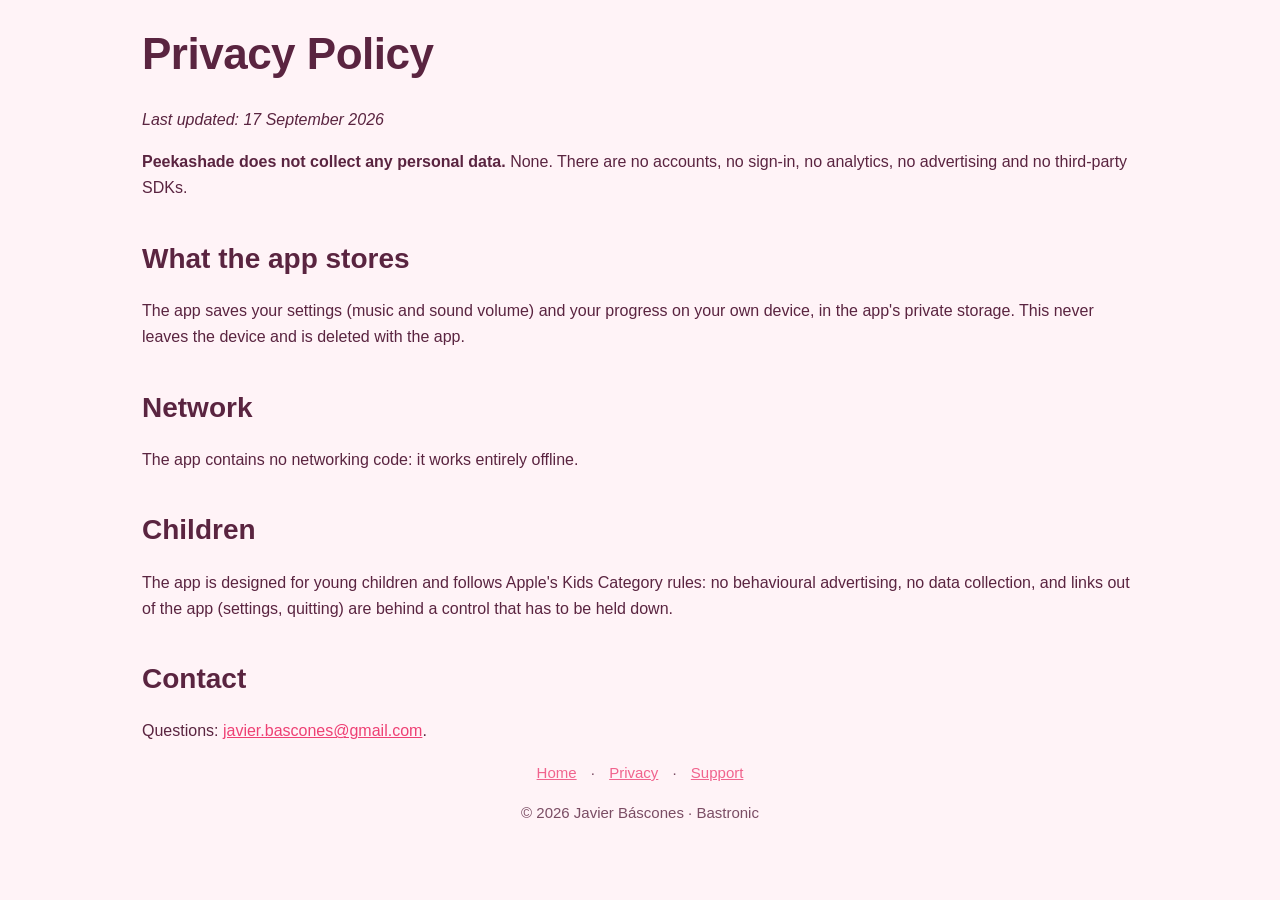
==== privacy.html @ 914b781a "feat: web de peekashade Sitio estático (GitHub Pages): portada con capturas, cómo funciona, qué hay " ====
<!doctype html>
<html lang="en">
<head>
<meta charset="utf-8">
<meta name="viewport" content="width=device-width, initial-scale=1">
<title>Privacy — Peekashade</title>
<meta name="description" content="A little shadow theatre for toddlers: drag each friend onto its shadow and the show goes on. Ages 2–4. No ads, no in-app purchases, no data collection.">
<meta property="og:title" content="Privacy — Peekashade">
<meta property="og:description" content="A little shadow theatre for toddlers: drag each friend onto its shadow and the show goes on. Ages 2–4. No ads, no in-app purchases, no data collection.">
<meta property="og:type" content="website">
<link rel="icon" href="img/icon.png">
<link rel="stylesheet" href="style.css">
</head>
<body>
<main class="wrap doc">
  <h1>Privacy Policy</h1>
  <p><em>Last updated: 17 September 2026</em></p>
  <p><strong>Peekashade does not collect any personal data.</strong> None. There are no
  accounts, no sign-in, no analytics, no advertising and no third-party SDKs.</p>
  <h2>What the app stores</h2>
  <p>The app saves your settings (music and sound volume) and your progress on your own device,
  in the app's private storage. This never leaves the device and is deleted with the app.</p>
  <h2>Network</h2>
  <p>The app contains no networking code: it works entirely offline.</p>
  <h2>Children</h2>
  <p>The app is designed for young children and follows Apple's Kids Category rules: no
  behavioural advertising, no data collection, and links out of the app (settings, quitting)
  are behind a control that has to be held down.</p>
  <h2>Contact</h2>
  <p>Questions: <a href="mailto:javier.bascones@gmail.com">javier.bascones@gmail.com</a>.</p>
</main>

<footer class="wrap">
  <p><a href="index.html">Home</a> · <a href="privacy.html">Privacy</a> · <a href="support.html">Support</a></p>
  <p>© 2026 Javier Báscones · Bastronic</p>
</footer>
</body>
</html>
---- style.css ----
:root {
  --accent: #ee4074;
  --accent2: #ffc63c;
  --bg: #fff3f7;
  --ink: #5a2440;
}
* { box-sizing: border-box; }
html { scroll-behavior: smooth; }
body {
  margin: 0;
  background: var(--bg);
  color: var(--ink);
  font: 17px/1.65 -apple-system, BlinkMacSystemFont, "Segoe UI", Roboto, Helvetica, Arial, sans-serif;
}
a { color: var(--accent); }
.wrap { max-width: 1040px; margin: 0 auto; padding: 0 22px; }
header { padding: 54px 0 26px; text-align: center; }
header img.icon { width: 132px; height: 132px; border-radius: 30px; box-shadow: 0 10px 30px rgba(0,0,0,.14); }
h1 { font-size: 44px; margin: 18px 0 6px; letter-spacing: -.5px; }
.tagline { font-size: 22px; color: var(--accent); font-weight: 700; margin: 0 0 14px; }
.blurb { font-size: 19px; max-width: 640px; margin: 0 auto 22px; }
.badges { display: flex; gap: 14px; justify-content: center; align-items: center; flex-wrap: wrap; margin-bottom: 10px; }
.badge {
  display: inline-block; background: var(--ink); color: #fff; text-decoration: none;
  padding: 13px 26px; border-radius: 14px; font-weight: 700; font-size: 17px;
}
.badge.ghost { background: transparent; color: var(--ink); border: 2px solid rgba(0,0,0,.15); }
.price { font-size: 15px; opacity: .75; }
.shots { display: grid; grid-template-columns: repeat(auto-fit, minmax(300px, 1fr)); gap: 16px; margin: 34px 0; }
.shots img { width: 100%; border-radius: 14px; box-shadow: 0 6px 20px rgba(0,0,0,.12); display: block; }
video { width: 100%; border-radius: 16px; box-shadow: 0 8px 26px rgba(0,0,0,.16); display: block; margin: 8px 0 34px; }
section { margin: 46px 0; }
h2 { font-size: 28px; margin: 0 0 16px; }
.cards { display: grid; grid-template-columns: repeat(auto-fit, minmax(240px, 1fr)); gap: 18px; }
.card { background: #fff; border-radius: 16px; padding: 20px 22px; box-shadow: 0 4px 16px rgba(0,0,0,.07); }
.card h3 { margin: 0 0 8px; font-size: 19px; color: var(--accent); }
.card p { margin: 0; font-size: 16px; }
.grown { background: #fff; border-left: 6px solid var(--accent2); border-radius: 14px; padding: 22px 24px; }
.grown ul { margin: 10px 0 0; padding-left: 20px; }
.grown li { margin: 6px 0; }
footer { text-align: center; padding: 40px 0 60px; font-size: 15px; opacity: .8; }
footer a { margin: 0 10px; }
.doc h2 { margin-top: 34px; }
.doc p, .doc li { font-size: 16px; }
@media (max-width: 620px) { h1 { font-size: 34px; } header { padding-top: 34px; } }
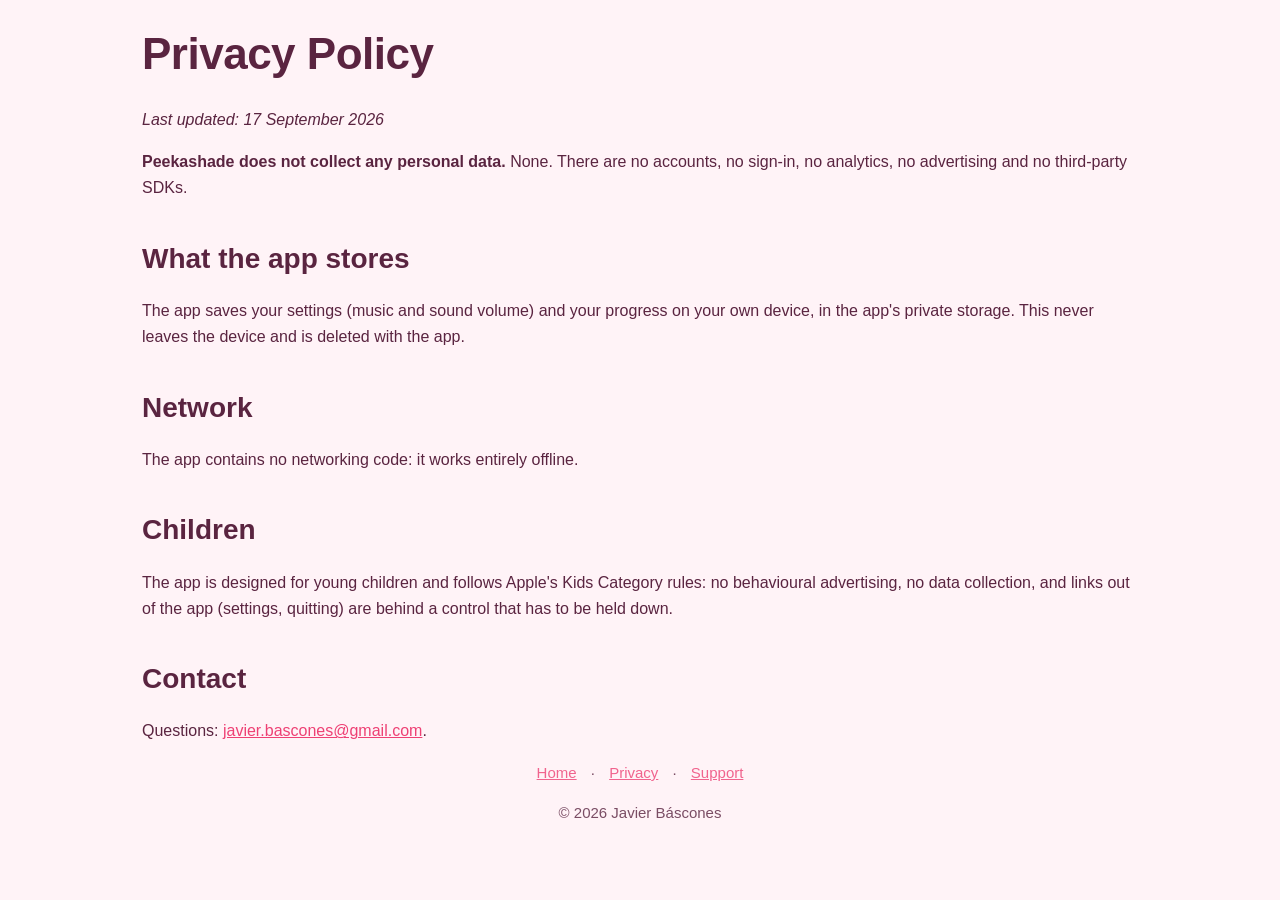
==== commit d92479c3: "feat: descargas para todas las plataformas y vídeo de la portada Sección «Where you can play» con iP" ====
--- a/privacy.html
+++ b/privacy.html
@@ -32,7 +32,7 @@
 
 <footer class="wrap">
   <p><a href="index.html">Home</a> · <a href="privacy.html">Privacy</a> · <a href="support.html">Support</a></p>
-  <p>© 2026 Javier Báscones · Bastronic</p>
+  <p>© 2026 Javier Báscones</p>
 </footer>
 </body>
 </html>
--- a/style.css
+++ b/style.css
@@ -35,6 +35,13 @@
 .card { background: #fff; border-radius: 16px; padding: 20px 22px; box-shadow: 0 4px 16px rgba(0,0,0,.07); }
 .card h3 { margin: 0 0 8px; font-size: 19px; color: var(--accent); }
 .card p { margin: 0; font-size: 16px; }
+.plats { display: grid; grid-template-columns: repeat(auto-fit, minmax(190px, 1fr)); gap: 14px; }
+.plat { background: #fff; border-radius: 16px; padding: 18px 20px; box-shadow: 0 4px 16px rgba(0,0,0,.07); text-align: center; }
+.plat strong { display: block; font-size: 18px; }
+.plat span { font-size: 14px; opacity: .7; }
+.plat a { display: inline-block; margin-top: 10px; background: var(--accent); color: #fff; text-decoration: none;
+  padding: 9px 18px; border-radius: 10px; font-weight: 700; font-size: 15px; }
+.plat em { display: inline-block; margin-top: 10px; font-size: 14px; opacity: .65; font-style: normal; }
 .grown { background: #fff; border-left: 6px solid var(--accent2); border-radius: 14px; padding: 22px 24px; }
 .grown ul { margin: 10px 0 0; padding-left: 20px; }
 .grown li { margin: 6px 0; }
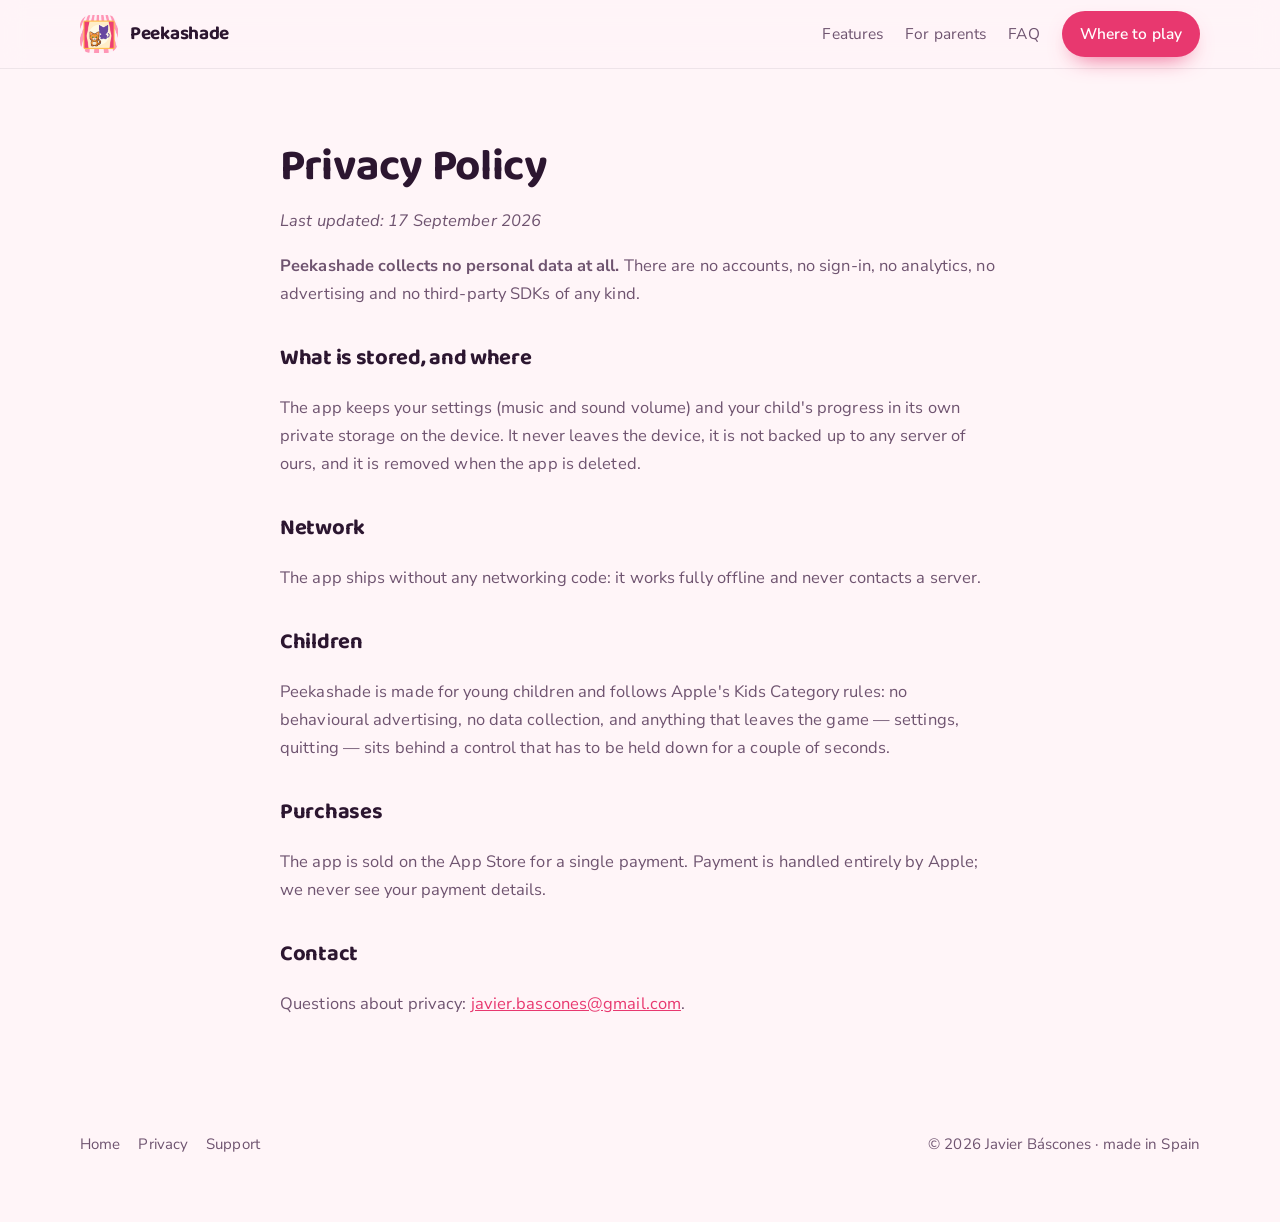
==== commit ddeec8e2: "feat: rediseño de la web Diseño propio por juego (tipografías, color y formas del fondo), barra supe" ====
--- a/privacy.html
+++ b/privacy.html
@@ -4,35 +4,57 @@
 <meta charset="utf-8">
 <meta name="viewport" content="width=device-width, initial-scale=1">
 <title>Privacy — Peekashade</title>
-<meta name="description" content="A little shadow theatre for toddlers: drag each friend onto its shadow and the show goes on. Ages 2–4. No ads, no in-app purchases, no data collection.">
+<meta name="description" content="Peekashade is a shadow-matching game for toddlers: twelve shows, 88 characters, no timers and no losing. $2.99, no ads, no in-app purchases.">
+<meta name="theme-color" content="#e8386f">
 <meta property="og:title" content="Privacy — Peekashade">
-<meta property="og:description" content="A little shadow theatre for toddlers: drag each friend onto its shadow and the show goes on. Ages 2–4. No ads, no in-app purchases, no data collection.">
+<meta property="og:description" content="Peekashade is a shadow-matching game for toddlers: twelve shows, 88 characters, no timers and no losing. $2.99, no ads, no in-app purchases.">
+<meta property="og:image" content="img/1.png">
 <meta property="og:type" content="website">
+<meta name="twitter:card" content="summary_large_image">
 <link rel="icon" href="img/icon.png">
+<link rel="preconnect" href="https://fonts.googleapis.com">
+<link rel="preconnect" href="https://fonts.gstatic.com" crossorigin>
+<link rel="stylesheet" href="https://fonts.googleapis.com/css2?family=Baloo+2:wght@600;700&family=Nunito+Sans:wght@400;600;700&display=swap">
 <link rel="stylesheet" href="style.css">
 </head>
 <body>
-<main class="wrap doc">
+<header class="nav">
+  <div class="wrap">
+    <a class="logo" href="index.html"><img src="img/icon.png" alt=""> Peekashade</a>
+    <nav>
+      <a href="index.html#features">Features</a>
+      <a href="index.html#parents">For parents</a>
+      <a href="index.html#faq">FAQ</a>
+      <a class="cta" href="index.html#get">Where to play</a>
+    </nav>
+  </div>
+</header>
+<section><div class="wrap doc">
   <h1>Privacy Policy</h1>
   <p><em>Last updated: 17 September 2026</em></p>
-  <p><strong>Peekashade does not collect any personal data.</strong> None. There are no
-  accounts, no sign-in, no analytics, no advertising and no third-party SDKs.</p>
-  <h2>What the app stores</h2>
-  <p>The app saves your settings (music and sound volume) and your progress on your own device,
-  in the app's private storage. This never leaves the device and is deleted with the app.</p>
+  <p><strong>Peekashade collects no personal data at all.</strong> There are no accounts, no sign-in,
+  no analytics, no advertising and no third-party SDKs of any kind.</p>
+  <h2>What is stored, and where</h2>
+  <p>The app keeps your settings (music and sound volume) and your child's progress in its own private
+  storage on the device. It never leaves the device, it is not backed up to any server of ours, and it is
+  removed when the app is deleted.</p>
   <h2>Network</h2>
-  <p>The app contains no networking code: it works entirely offline.</p>
+  <p>The app ships without any networking code: it works fully offline and never contacts a server.</p>
   <h2>Children</h2>
-  <p>The app is designed for young children and follows Apple's Kids Category rules: no
-  behavioural advertising, no data collection, and links out of the app (settings, quitting)
-  are behind a control that has to be held down.</p>
+  <p>Peekashade is made for young children and follows Apple's Kids Category rules: no behavioural
+  advertising, no data collection, and anything that leaves the game — settings, quitting — sits behind a
+  control that has to be held down for a couple of seconds.</p>
+  <h2>Purchases</h2>
+  <p>The app is sold on the App Store for a single payment. Payment is handled entirely by Apple; we never
+  see your payment details.</p>
   <h2>Contact</h2>
-  <p>Questions: <a href="mailto:javier.bascones@gmail.com">javier.bascones@gmail.com</a>.</p>
-</main>
-
-<footer class="wrap">
-  <p><a href="index.html">Home</a> · <a href="privacy.html">Privacy</a> · <a href="support.html">Support</a></p>
-  <p>© 2026 Javier Báscones</p>
+  <p>Questions about privacy: <a href="mailto:javier.bascones@gmail.com">javier.bascones@gmail.com</a>.</p>
+</div></section>
+<footer>
+  <div class="wrap">
+    <div><a href="index.html">Home</a><a href="privacy.html">Privacy</a><a href="support.html">Support</a></div>
+    <div>© 2026 Javier Báscones · made in Spain</div>
+  </div>
 </footer>
 </body>
 </html>
--- a/style.css
+++ b/style.css
@@ -1,52 +1,128 @@
+/* Peekashade — hoja de estilo generada por tools/make_website.py */
 :root {
-  --accent: #ee4074;
-  --accent2: #ffc63c;
-  --bg: #fff3f7;
-  --ink: #5a2440;
+  --accent: #e8386f;
+  --accent2: #ffc24a;
+  --ink: #2c1630;
+  --ink-soft: #6f5470;
+  --bg: #fff5f8;
+  --panel: #ffffff;
+  --radius: 22px;
+  --shadow: 0 18px 40px -22px rgba(17, 12, 40, .45);
 }
 * { box-sizing: border-box; }
-html { scroll-behavior: smooth; }
+html { scroll-behavior: smooth; -webkit-text-size-adjust: 100%; }
 body {
-  margin: 0;
-  background: var(--bg);
-  color: var(--ink);
-  font: 17px/1.65 -apple-system, BlinkMacSystemFont, "Segoe UI", Roboto, Helvetica, Arial, sans-serif;
+  margin: 0; background: var(--bg); color: var(--ink);
+  font-family: 'Nunito Sans', ui-sans-serif, -apple-system, BlinkMacSystemFont, "Segoe UI", sans-serif;
+  font-size: 17px; line-height: 1.7; letter-spacing: .1px;
 }
+h1, h2, h3, .logo, .badge, .stat b { font-family: 'Baloo 2', 'Nunito Sans', sans-serif; letter-spacing: -.3px; }
+img, svg, video { max-width: 100%; display: block; }
 a { color: var(--accent); }
-.wrap { max-width: 1040px; margin: 0 auto; padding: 0 22px; }
-header { padding: 54px 0 26px; text-align: center; }
-header img.icon { width: 132px; height: 132px; border-radius: 30px; box-shadow: 0 10px 30px rgba(0,0,0,.14); }
-h1 { font-size: 44px; margin: 18px 0 6px; letter-spacing: -.5px; }
-.tagline { font-size: 22px; color: var(--accent); font-weight: 700; margin: 0 0 14px; }
-.blurb { font-size: 19px; max-width: 640px; margin: 0 auto 22px; }
-.badges { display: flex; gap: 14px; justify-content: center; align-items: center; flex-wrap: wrap; margin-bottom: 10px; }
-.badge {
-  display: inline-block; background: var(--ink); color: #fff; text-decoration: none;
-  padding: 13px 26px; border-radius: 14px; font-weight: 700; font-size: 17px;
-}
-.badge.ghost { background: transparent; color: var(--ink); border: 2px solid rgba(0,0,0,.15); }
-.price { font-size: 15px; opacity: .75; }
-.shots { display: grid; grid-template-columns: repeat(auto-fit, minmax(300px, 1fr)); gap: 16px; margin: 34px 0; }
-.shots img { width: 100%; border-radius: 14px; box-shadow: 0 6px 20px rgba(0,0,0,.12); display: block; }
-video { width: 100%; border-radius: 16px; box-shadow: 0 8px 26px rgba(0,0,0,.16); display: block; margin: 8px 0 34px; }
-section { margin: 46px 0; }
-h2 { font-size: 28px; margin: 0 0 16px; }
-.cards { display: grid; grid-template-columns: repeat(auto-fit, minmax(240px, 1fr)); gap: 18px; }
-.card { background: #fff; border-radius: 16px; padding: 20px 22px; box-shadow: 0 4px 16px rgba(0,0,0,.07); }
-.card h3 { margin: 0 0 8px; font-size: 19px; color: var(--accent); }
-.card p { margin: 0; font-size: 16px; }
-.plats { display: grid; grid-template-columns: repeat(auto-fit, minmax(190px, 1fr)); gap: 14px; }
-.plat { background: #fff; border-radius: 16px; padding: 18px 20px; box-shadow: 0 4px 16px rgba(0,0,0,.07); text-align: center; }
-.plat strong { display: block; font-size: 18px; }
-.plat span { font-size: 14px; opacity: .7; }
-.plat a { display: inline-block; margin-top: 10px; background: var(--accent); color: #fff; text-decoration: none;
-  padding: 9px 18px; border-radius: 10px; font-weight: 700; font-size: 15px; }
-.plat em { display: inline-block; margin-top: 10px; font-size: 14px; opacity: .65; font-style: normal; }
-.grown { background: #fff; border-left: 6px solid var(--accent2); border-radius: 14px; padding: 22px 24px; }
-.grown ul { margin: 10px 0 0; padding-left: 20px; }
-.grown li { margin: 6px 0; }
-footer { text-align: center; padding: 40px 0 60px; font-size: 15px; opacity: .8; }
-footer a { margin: 0 10px; }
-.doc h2 { margin-top: 34px; }
-.doc p, .doc li { font-size: 16px; }
-@media (max-width: 620px) { h1 { font-size: 34px; } header { padding-top: 34px; } }
+.wrap { width: min(1120px, 100% - 44px); margin-inline: auto; }
+
+/* barra superior */
+.nav { position: sticky; top: 0; z-index: 20; backdrop-filter: blur(12px);
+  background: color-mix(in srgb, var(--bg) 82%, transparent); border-bottom: 1px solid rgba(20, 16, 40, .07); }
+.nav .wrap { display: flex; align-items: center; gap: 18px; height: 68px; }
+.logo { display: flex; align-items: center; gap: 12px; font-weight: 700; font-size: 19px; text-decoration: none; color: var(--ink); }
+.logo img { width: 38px; height: 38px; border-radius: 11px; box-shadow: var(--shadow); }
+.nav nav { margin-left: auto; display: flex; gap: 22px; align-items: center; }
+.nav nav a { color: var(--ink-soft); text-decoration: none; font-size: 15.5px; }
+.nav nav a:hover { color: var(--accent); }
+.cta { background: var(--accent); color: #fff !important; padding: 10px 18px; border-radius: 999px;
+  font-weight: 600; box-shadow: 0 10px 24px -12px var(--accent); }
+@media (max-width: 760px) { .nav nav a:not(.cta) { display: none; } }
+
+/* hero */
+.hero { position: relative; overflow: hidden; padding: 64px 0 28px; }
+.blobs { position: absolute; inset: -10% -5% auto -5%; height: 620px; z-index: 0; filter: blur(2px); }
+.hero .wrap { position: relative; z-index: 1; display: grid; grid-template-columns: 1.05fr .95fr; gap: 40px; align-items: center; }
+.eyebrow { display: inline-flex; align-items: center; gap: 8px; background: var(--panel); border-radius: 999px;
+  padding: 7px 15px; font-size: 14px; font-weight: 600; color: var(--accent); box-shadow: var(--shadow); }
+h1 { font-size: clamp(38px, 5.4vw, 62px); line-height: 1.04; margin: 18px 0 14px; }
+.lede { font-size: 20px; color: var(--ink-soft); margin: 0 0 26px; max-width: 34ch; }
+.hero-actions { display: flex; flex-wrap: wrap; gap: 14px; align-items: center; }
+.btn { display: inline-flex; align-items: center; gap: 10px; text-decoration: none; font-weight: 600;
+  padding: 14px 24px; border-radius: 14px; font-size: 16.5px; }
+.btn-main { background: var(--ink); color: #fff; box-shadow: var(--shadow); }
+.btn-ghost { background: var(--panel); color: var(--ink); box-shadow: var(--shadow); }
+.btn svg { width: 20px; height: 20px; }
+.meta { margin-top: 16px; font-size: 14.5px; color: var(--ink-soft); }
+.phone { position: relative; margin-inline: auto; width: min(430px, 100%); aspect-ratio: 19.5 / 9;
+  background: #10131c; border-radius: 34px; padding: 9px; box-shadow: 0 34px 60px -26px rgba(16, 12, 36, .6); rotate: -1.4deg; }
+.phone img { width: 100%; height: 100%; object-fit: cover; border-radius: 26px; }
+.phone::after { content: ""; position: absolute; left: 50%; translate: -50% 0; top: 13px; width: 78px; height: 6px;
+  background: #2a2f3d; border-radius: 99px; }
+@media (max-width: 900px) { .hero .wrap { grid-template-columns: 1fr; } .lede { max-width: none; } }
+
+/* franjas y secciones */
+section { padding: 58px 0; }
+.section-head { max-width: 62ch; margin-bottom: 28px; }
+.section-head h2 { font-size: clamp(27px, 3.4vw, 38px); margin: 0 0 10px; }
+.section-head p { color: var(--ink-soft); margin: 0; font-size: 18px; }
+.band { background: var(--panel); border-block: 1px solid rgba(20, 16, 40, .06); }
+
+/* carrusel de capturas */
+.rail { display: flex; gap: 18px; overflow-x: auto; scroll-snap-type: x mandatory; padding: 6px 2px 20px;
+  scrollbar-width: thin; }
+.rail img { flex: 0 0 auto; width: min(560px, 82vw); border-radius: var(--radius); scroll-snap-align: center;
+  box-shadow: var(--shadow); border: 1px solid rgba(20, 16, 40, .06); }
+
+/* tarjetas */
+.grid { display: grid; gap: 18px; grid-template-columns: repeat(auto-fit, minmax(250px, 1fr)); }
+.card { background: var(--panel); border-radius: var(--radius); padding: 24px; box-shadow: var(--shadow);
+  border: 1px solid rgba(20, 16, 40, .05); }
+.card h3 { margin: 0 0 8px; font-size: 20px; }
+.card p { margin: 0; color: var(--ink-soft); font-size: 16px; }
+.card .dot { width: 42px; height: 42px; border-radius: 13px; display: grid; place-items: center; margin-bottom: 14px;
+  background: color-mix(in srgb, var(--accent) 16%, #fff); }
+.card .dot svg { width: 22px; height: 22px; }
+
+/* vídeo */
+.video { border-radius: var(--radius); overflow: hidden; box-shadow: var(--shadow); background: #0d1017; }
+
+/* confianza */
+.trust { display: grid; gap: 16px; grid-template-columns: repeat(auto-fit, minmax(190px, 1fr)); }
+.trust div { display: flex; gap: 12px; align-items: flex-start; background: var(--panel); border-radius: 16px;
+  padding: 16px 18px; box-shadow: var(--shadow); }
+.trust svg { width: 22px; height: 22px; flex: 0 0 auto; margin-top: 3px; }
+.trust b { display: block; font-size: 16px; }
+.trust span { color: var(--ink-soft); font-size: 14.5px; }
+
+/* plataformas */
+.plats { display: grid; gap: 14px; grid-template-columns: repeat(auto-fit, minmax(180px, 1fr)); }
+.plat { background: var(--panel); border-radius: 18px; padding: 20px; box-shadow: var(--shadow); text-align: center; }
+.plat svg { width: 26px; height: 26px; margin: 0 auto 10px; }
+.plat b { display: block; font-size: 17px; }
+.plat span { color: var(--ink-soft); font-size: 14px; }
+.plat a { display: inline-block; margin-top: 12px; background: var(--accent); color: #fff; text-decoration: none;
+  padding: 9px 18px; border-radius: 999px; font-size: 14.5px; font-weight: 600; }
+.plat em { display: inline-block; margin-top: 12px; font-size: 13.5px; color: var(--ink-soft); font-style: normal;
+  border: 1px dashed rgba(20, 16, 40, .18); border-radius: 999px; padding: 8px 16px; }
+
+/* preguntas */
+details { background: var(--panel); border-radius: 16px; padding: 18px 22px; box-shadow: var(--shadow); margin-bottom: 12px; }
+summary { cursor: pointer; font-weight: 600; font-size: 17px; list-style: none; }
+summary::-webkit-details-marker { display: none; }
+summary::after { content: "+"; float: right; color: var(--accent); font-size: 22px; line-height: 1; }
+details[open] summary::after { content: "–"; }
+details p { margin: 12px 0 0; color: var(--ink-soft); font-size: 16px; }
+
+/* cierre */
+.closer { text-align: center; background:
+  linear-gradient(135deg, color-mix(in srgb, var(--accent) 16%, var(--bg)), color-mix(in srgb, var(--accent2) 18%, var(--bg)));
+  border-radius: 28px; padding: 52px 28px; box-shadow: var(--shadow); }
+.closer h2 { margin: 0 0 10px; font-size: clamp(26px, 3.2vw, 36px); }
+.closer p { color: var(--ink-soft); margin: 0 0 22px; }
+
+footer { padding: 40px 0 64px; color: var(--ink-soft); font-size: 15px; }
+footer .wrap { display: flex; flex-wrap: wrap; gap: 14px; justify-content: space-between; align-items: center; }
+footer a { color: var(--ink-soft); text-decoration: none; margin-right: 18px; }
+footer a:hover { color: var(--accent); }
+
+/* páginas de texto */
+.doc { max-width: 72ch; }
+.doc h1 { font-size: clamp(32px, 4vw, 44px); margin-bottom: 6px; }
+.doc h2 { font-size: 22px; margin: 32px 0 8px; }
+.doc p, .doc li { color: var(--ink-soft); font-size: 16.5px; }
